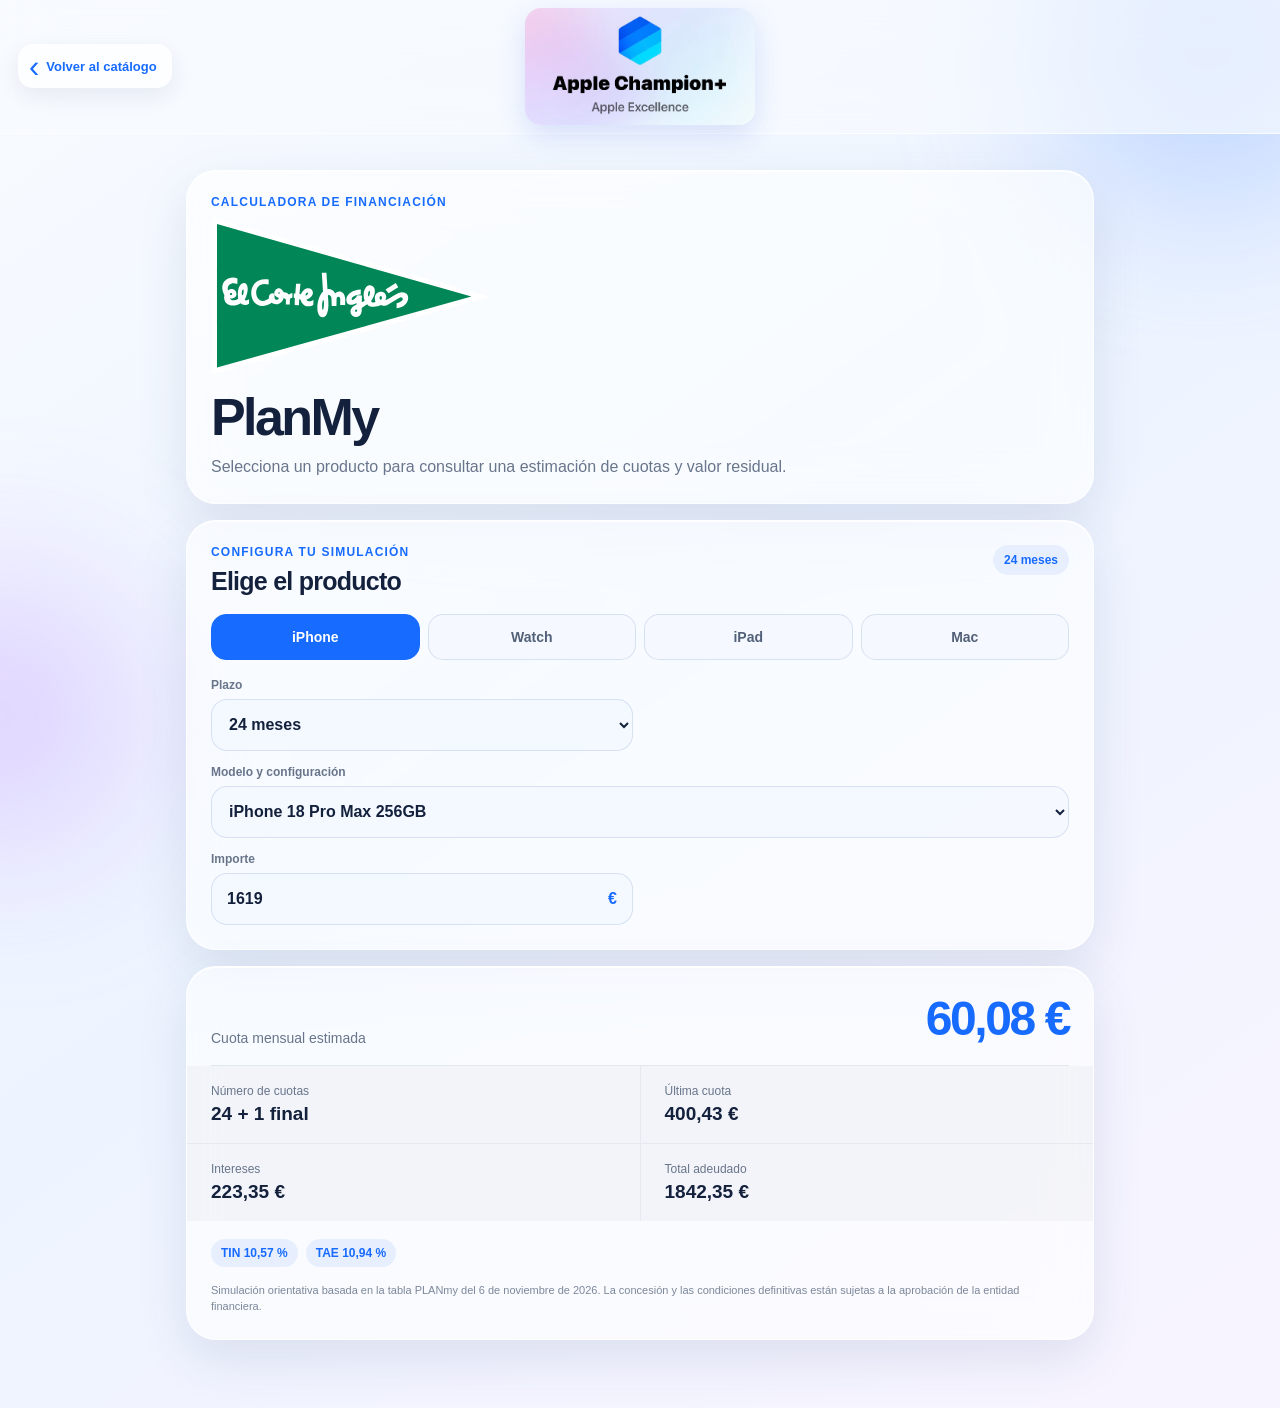
==== planmy.html @ 72d09dc3 "Add files via upload" ====
<!doctype html>
<html lang="es">
<head>
  <meta charset="utf-8">
  <meta name="viewport" content="width=device-width, initial-scale=1, viewport-fit=cover">
  <meta name="color-scheme" content="light dark">
  <meta name="theme-color" content="#eaf2ff" media="(prefers-color-scheme: light)">
  <meta name="theme-color" content="#0b1020" media="(prefers-color-scheme: dark)">
  <meta name="apple-mobile-web-app-capable" content="yes">
  <meta name="apple-mobile-web-app-status-bar-style" content="default">
  <link rel="stylesheet" href="styles.css">
  <link rel="stylesheet" href="planmy.css">
  <title>PlanMy · Champion+</title>
</head>
<body>
  <div class="ambient ambient-one"></div>
  <div class="ambient ambient-two"></div>
  <header class="topbar planmy-topbar">
    <a class="back-button" href="index.html" aria-label="Volver al catálogo"><span aria-hidden="true">‹</span><strong>Volver al catálogo</strong></a>
    <div class="brand">
      <img class="brand-logo" src="images/apple-champion-plus.jpg" alt="Apple Champion+ · Apple Excellence">
      <div class="brand-copy"><strong>Apple Champion+</strong><span>PlanMy</span></div>
    </div>
  </header>
  <main class="planmy-main">
    <section class="planmy-intro glass">
      <p class="eyebrow">Calculadora de financiación</p>
      <img class="hero-eci-logo" src="images/el-corte-ingles-logo.svg" alt="El Corte Inglés">
      <h1>PlanMy</h1>
      <p>Selecciona un producto para consultar una estimación de cuotas y valor residual.</p>
    </section>
    <section class="calculator glass" aria-labelledby="calculatorTitle">
      <div class="calculator-heading">
        <div><p class="eyebrow">Configura tu simulación</p><h2 id="calculatorTitle">Elige el producto</h2></div>
        <span id="planBadge" class="plan-badge">24 meses</span>
      </div>
      <div class="category-selector" id="categorySelector" aria-label="Familia de producto"></div>
      <div class="calculator-fields">
        <label><span>Plazo</span><select id="termSelect"></select></label>
        <label class="product-field"><span>Modelo y configuración</span><select id="productSelect"></select></label>
        <label><span>Importe</span><span class="price-input"><input id="priceInput" type="number" min="1" step="1" inputmode="decimal"><b>€</b></span></label>
      </div>
    </section>
    <section id="results" class="results glass" aria-live="polite">
      <div class="result-hero"><span>Cuota mensual estimada</span><strong id="monthlyPayment">—</strong></div>
      <div class="result-grid">
        <div><span>Número de cuotas</span><strong id="paymentCount">—</strong></div>
        <div><span>Última cuota</span><strong id="residualPayment">—</strong></div>
        <div><span>Intereses</span><strong id="interestAmount">—</strong></div>
        <div><span>Total adeudado</span><strong id="totalAmount">—</strong></div>
      </div>
      <div class="rate-summary"><span id="tinValue">TIN —</span><span id="taeValue">TAE —</span></div>
      <p class="calculator-note">Simulación orientativa basada en la tabla PLANmy del 6 de noviembre de 2026. La concesión y las condiciones definitivas están sujetas a la aprobación de la entidad financiera.</p>
    </section>
  </main>
  <script src="planmy.js" defer></script>
</body>
</html>
---- styles.css ----
:root{font-family:-apple-system,BlinkMacSystemFont,"SF Pro Display","Segoe UI",sans-serif;color:#14213d;background:#f5f8ff;font-synthesis:none}
*{box-sizing:border-box}body{margin:0;min-height:100vh;background:linear-gradient(145deg,#f8fbff 0%,#edf4ff 48%,#f8f4ff 100%);padding-bottom:calc(32px + env(safe-area-inset-bottom));overflow-x:hidden}
.ambient{position:fixed;border-radius:999px;filter:blur(80px);opacity:.38;pointer-events:none}.ambient-one{width:330px;height:330px;background:#78a7ff;top:-120px;right:-90px}.ambient-two{width:280px;height:280px;background:#c19aff;bottom:5%;left:-140px}
.glass{background:rgba(255,255,255,.62);border:1px solid rgba(255,255,255,.82);box-shadow:0 18px 50px rgba(53,78,125,.12),inset 0 1px 0 rgba(255,255,255,.86);backdrop-filter:blur(24px) saturate(145%);-webkit-backdrop-filter:blur(24px) saturate(145%)}
.topbar{min-height:132px;padding:calc(8px + env(safe-area-inset-top)) max(18px,env(safe-area-inset-left)) 8px;display:flex;align-items:center;justify-content:center;position:sticky;top:0;z-index:5;background:rgba(247,250,255,.66);backdrop-filter:blur(22px);-webkit-backdrop-filter:blur(22px);border-bottom:1px solid rgba(255,255,255,.72)}
.brand{display:flex;align-items:center;justify-content:center;min-width:0}.brand-logo{display:block;width:230px;height:auto;object-fit:contain;border-radius:16px;box-shadow:0 10px 28px rgba(61,100,220,.18)}.brand-copy{display:none}
.install{position:absolute;right:max(18px,env(safe-area-inset-right));border:0;border-radius:99px;background:#176bff;color:white;padding:9px 16px;font-weight:700}main{width:min(940px,100%);margin:auto;padding:20px 16px}
.hero{border-radius:32px;padding:26px 22px 22px;overflow:hidden}.eyebrow{margin:0 0 8px;color:#176bff;text-transform:uppercase;letter-spacing:.1em;font-size:12px;font-weight:800}.hero-eci-logo{display:block;width:clamp(190px,34vw,280px);height:auto;margin:4px 0 12px}.hero>p:not(.eyebrow){color:#58657d;line-height:1.45;margin:12px 0 20px}
.search{min-height:56px;display:flex;align-items:center;gap:10px;border-radius:19px;padding:6px 8px 6px 15px;background:rgba(244,248,255,.9);border:1px solid rgba(112,140,190,.22);box-shadow:inset 0 1px 2px rgba(35,60,100,.04)}.search>span{font-size:28px;color:#65748c}.search input{min-width:0;flex:1;border:0;outline:0;background:transparent;font:inherit;font-size:17px;color:#14213d}.clear{border:0;background:#dbe4f3;color:#506079;width:28px;height:28px;border-radius:50%;font-size:20px}.scan-button{min-height:42px;border:0;border-radius:14px;padding:0 13px;background:#176bff;color:#fff;font:750 14px/1 -apple-system,BlinkMacSystemFont,"SF Pro Display",sans-serif;display:flex;align-items:center;gap:7px}.scan-button svg{width:23px;height:23px;fill:currentColor;flex:none}.scan-button>span{font-size:13px}.planmy-button{display:flex;align-items:center;justify-content:center;width:max-content;min-width:118px;min-height:44px;margin-top:16px;padding:0 20px;border-radius:15px;background:#176bff;color:#fff;text-decoration:none;font-weight:800;box-shadow:0 8px 20px rgba(23,107,255,.22)}
.filters{display:flex;gap:10px;overflow-x:auto;padding:20px 2px 14px;scrollbar-width:none}.filters::-webkit-scrollbar{display:none}.filter{min-height:48px;white-space:nowrap;border:1px solid rgba(255,255,255,.9);background:rgba(255,255,255,.58);color:#526078;padding:12px 19px;border-radius:99px;font-size:15.5px;font-weight:700;box-shadow:0 6px 18px rgba(41,72,125,.07);backdrop-filter:blur(16px)}.filter.active{background:#176bff;color:white;border-color:#176bff}
.iphone-picker{border-radius:28px;padding:22px;margin-bottom:14px}.picker-heading{display:flex;align-items:center;justify-content:space-between;gap:16px;margin-bottom:16px}.picker-heading h2{margin:0;font-size:26px;letter-spacing:-.03em}.picker-heading .eyebrow{margin-bottom:4px}.picker-back{border:0;border-radius:99px;padding:9px 13px;background:#e4edfc;color:#176bff;font-weight:750;white-space:nowrap}.model-grid{display:grid;grid-template-columns:repeat(auto-fit,minmax(135px,1fr));gap:10px}.model-button{min-height:92px;border:1px solid rgba(255,255,255,.92);border-radius:21px;padding:15px;text-align:left;color:inherit;background:rgba(255,255,255,.68);box-shadow:0 8px 22px rgba(45,70,115,.08)}.model-button span,.model-button strong{display:block}.model-button span{font-size:12px;color:#78859a}.model-button strong{font-size:18px;margin:3px 0 0}.model-button.active{background:#176bff;color:#fff;border-color:#176bff}.model-button.active span{color:#fff}.connectivity-picker{margin-top:18px;padding-top:18px;border-top:1px solid rgba(88,110,145,.14)}.connectivity-picker p{margin:0 0 10px;color:#68758b;font-size:13px;font-weight:750}.connectivity-buttons{display:grid;grid-template-columns:repeat(2,minmax(0,1fr));gap:10px}.connectivity-button{min-height:48px;border:1px solid rgba(112,140,190,.25);border-radius:16px;background:rgba(255,255,255,.68);color:#526078;font:800 14px/1 inherit}.connectivity-button.active{background:#176bff;color:#fff;border-color:#176bff}
.catalog{display:grid;grid-template-columns:repeat(auto-fit,minmax(min(100%,280px),1fr));gap:12px}.card{border:1px solid rgba(255,255,255,.9);background:rgba(255,255,255,.65);border-radius:24px;padding:17px;display:grid;grid-template-columns:72px minmax(0,1fr);gap:10px 13px;align-items:center;box-shadow:0 12px 30px rgba(45,70,115,.09);backdrop-filter:blur(20px);-webkit-backdrop-filter:blur(20px);text-align:left;color:inherit;overflow:hidden}.card>span:nth-child(2){min-width:0}.product-icon{width:72px;height:72px;border-radius:17px;display:grid;place-items:center;background:#fff;overflow:hidden}.product-icon img{width:100%;height:100%;object-fit:contain;padding:4px}.card h2{font-size:16px;margin:0 0 4px;line-height:1.2;overflow-wrap:anywhere}.family{font-size:12px;color:#79849a}.reference{display:block;color:#176bff;font:700 12px ui-monospace,SFMono-Regular,Menlo,monospace;margin-top:6px}.card-price{grid-column:2;min-width:0;font-size:15px;font-weight:800;text-align:left;display:flex;align-items:baseline;justify-content:space-between;gap:8px;white-space:nowrap}.status{font-size:10px;color:#78859a;margin-top:0;font-weight:700}
.empty{text-align:center;border-radius:26px;padding:42px 20px}.empty div{font-size:44px;color:#6c7b95}.empty h2{margin:8px}.empty p{color:#6d7890}.hidden{display:none!important}
dialog{border:0;background:transparent;padding:0;width:min(560px,calc(100% - 24px));max-height:calc(100% - 32px)}dialog::backdrop{background:rgba(20,28,45,.36);backdrop-filter:blur(8px)}.detail{position:relative;border-radius:30px;padding:28px 22px;max-height:calc(100vh - 32px);overflow:auto}.dialog-close{position:absolute;top:16px;right:16px;border:0;width:34px;height:34px;border-radius:50%;font-size:22px;color:#536078;background:rgba(220,228,241,.8);z-index:1}.detail-image-frame{width:100%;aspect-ratio:1200/630;border-radius:24px;display:grid;place-items:center;background:#fff;margin-bottom:20px;overflow:hidden}.detail-image{width:100%;height:100%;object-fit:contain}.detail h2{font-size:30px;line-height:1.05;letter-spacing:-.03em;margin:0 42px 22px 0}.reference-block,.price-block{display:flex;align-items:center;justify-content:space-between;padding:15px 0;border-top:1px solid rgba(88,110,145,.14)}.reference-block span,.price-block span,dt{color:#6c7890}.reference-block strong{font-family:ui-monospace,SFMono-Regular,Menlo,monospace;color:#176bff}.price-block strong{font-size:23px}.barcode-block{margin:14px 0 8px;padding:14px 16px 12px;border-radius:18px;background:#fff;color:#111;text-align:center;border:1px solid #d9d9d9}.barcode-label{display:block;margin-bottom:8px;color:#4f5663;font-size:12px;font-weight:750;text-transform:uppercase;letter-spacing:.08em}.barcode-graphic{width:100%;max-width:430px;margin:auto}.barcode-graphic svg{display:block;width:100%;height:auto}.barcode-number{display:block;margin-top:3px;font:700 17px/1.2 ui-monospace,SFMono-Regular,Menlo,monospace;letter-spacing:.12em}.barcode-unavailable{margin:14px 0 8px;padding:13px 15px;border-radius:14px;background:rgba(105,119,145,.1);color:#6c7890;text-align:center;font-size:13px}dl{margin:4px 0 0}dl div{display:grid;grid-template-columns:42% 1fr;gap:14px;padding:13px 0;border-top:1px solid rgba(88,110,145,.14)}dt,dd{margin:0;font-size:14px}dd{text-align:right;font-weight:650;overflow-wrap:anywhere}
dialog{border:0;background:transparent;padding:0;width:min(560px,calc(100% - 24px));max-height:calc(100% - 32px)}dialog::backdrop{background:rgba(20,28,45,.36);backdrop-filter:blur(8px)}.detail{position:relative;border-radius:30px;padding:28px 22px;max-height:calc(100vh - 32px);overflow:auto}.dialog-close{position:absolute;top:16px;right:16px;border:0;width:34px;height:34px;border-radius:50%;font-size:22px;color:#536078;background:rgba(220,228,241,.8);z-index:1}.scanner-panel{position:relative;border-radius:30px;padding:26px 20px 22px}.scanner-panel h2{margin:0 42px 5px 0;font-size:25px}.scanner-status,.scanner-help{color:#68758b}.scanner-status{margin:7px 0 15px}.scanner-help{font-size:12px;line-height:1.4;margin:12px 4px 0}.camera-frame{position:relative;aspect-ratio:4/3;border-radius:22px;overflow:hidden;background:#07090d}.camera-frame video{width:100%;height:100%;object-fit:cover}.scan-guide{position:absolute;left:7%;right:7%;top:38%;height:24%;border:3px solid #fff;border-radius:14px;box-shadow:0 0 0 999px rgba(0,0,0,.23)}.scan-guide::after{content:"";position:absolute;left:7%;right:7%;top:50%;height:2px;background:#ff375f;box-shadow:0 0 10px #ff375f}.detail-image-frame{width:100%;aspect-ratio:1200/630;border-radius:24px;display:grid;place-items:center;background:#fff;margin-bottom:20px;overflow:hidden}.detail-image{width:100%;height:100%;object-fit:contain}.detail h2{font-size:30px;line-height:1.05;letter-spacing:-.03em;margin:0 42px 22px 0}.reference-block,.price-block{display:flex;align-items:center;justify-content:space-between;padding:15px 0;border-top:1px solid rgba(88,110,145,.14)}.reference-block span,.price-block span,dt{color:#6c7890}.reference-block strong{font-family:ui-monospace,SFMono-Regular,Menlo,monospace;color:#176bff}.price-block strong{font-size:23px}.barcode-block{margin:14px 0 8px;padding:14px 16px 12px;border-radius:18px;background:#fff;color:#111;text-align:center;border:1px solid #d9d9d9}.barcode-label{display:block;margin-bottom:8px;color:#4f5663;font-size:12px;font-weight:750;text-transform:uppercase;letter-spacing:.08em}.barcode-graphic{width:100%;max-width:430px;margin:auto}.barcode-graphic svg{display:block;width:100%;height:auto}.barcode-number{display:block;margin-top:3px;font:700 17px/1.2 ui-monospace,SFMono-Regular,Menlo,monospace;letter-spacing:.12em}.barcode-unavailable{margin:14px 0 8px;padding:13px 15px;border-radius:14px;background:rgba(105,119,145,.1);color:#6c7890;text-align:center;font-size:13px}dl{margin:4px 0 0}dl div{display:grid;grid-template-columns:42% 1fr;gap:14px;padding:13px 0;border-top:1px solid rgba(88,110,145,.14)}dt,dd{margin:0;font-size:14px}dd{text-align:right;font-weight:650;overflow-wrap:anywhere}
@media(max-width:520px){.topbar{min-height:108px}.brand-logo{width:180px;height:auto;border-radius:14px}.install{right:10px;padding:8px 11px;font-size:12px}.scan-button{width:43px;padding:0;justify-content:center}.scan-button>span{display:none}}
@media(min-width:700px){main{padding-top:36px}.hero{padding:38px}.topbar{padding-left:28px;padding-right:28px}.catalog{gap:16px}.card{padding:19px}}
@media(prefers-color-scheme:dark){
  :root{color-scheme:dark;color:#f2f5fb;background:#0b1020}
  body{background:linear-gradient(145deg,#0b1020,#111a2d 50%,#151128)}
  .ambient-one{background:#2256a8;opacity:.3}.ambient-two{background:#653f99;opacity:.28}
  .topbar{background:rgba(10,15,28,.78);border-color:rgba(255,255,255,.08)}
  .brand-copy span,.hero>p:not(.eyebrow),.summary span,.family,.status,dt,.reference-block span,.price-block span,.scanner-status,.scanner-help,.empty p,.model-button span{color:#aeb9ca}
  .glass,.card,.filter,.model-button{background:rgba(24,33,52,.76);border-color:rgba(255,255,255,.11);box-shadow:0 18px 50px rgba(0,0,0,.25),inset 0 1px 0 rgba(255,255,255,.06)}
  .search{background:rgba(10,17,31,.8);border-color:rgba(255,255,255,.12)}
  .search input{color:#f4f7fc}.search input::placeholder{color:#8491a6}
  .clear,.picker-back,.dialog-close{background:#303b50;color:#e6ebf3}
  .filter{color:#c5cede}.filter.active,.model-button.active,.scan-button{background:#2a78ff;color:#fff;border-color:#2a78ff}
  .product-icon,.detail-image-frame{background:linear-gradient(145deg,rgba(43,116,255,.2),rgba(137,92,235,.18))}
  .reference-block,.price-block,dl div{border-color:rgba(255,255,255,.1)}
  .barcode-unavailable{background:rgba(255,255,255,.07);color:#aeb9ca}
  .scanner-panel{background:rgba(18,27,45,.94)}
  dialog::backdrop{background:rgba(0,0,0,.62)}
}
---- planmy.css ----
.planmy-topbar{position:relative}.back-button{position:absolute;left:max(18px,env(safe-area-inset-left));display:flex;align-items:center;justify-content:center;gap:7px;min-height:44px;padding:0 15px 0 11px;border-radius:15px;background:rgba(255,255,255,.72);color:#176bff;text-decoration:none;box-shadow:0 8px 22px rgba(45,70,115,.09)}.back-button span{font-size:31px;line-height:1}.back-button strong{font-size:13px;white-space:nowrap}
.planmy-main{display:grid;gap:16px;padding-bottom:calc(36px + env(safe-area-inset-bottom))}.planmy-intro,.calculator,.results{border-radius:30px;padding:24px}.planmy-intro h1{margin:4px 0 8px;font-size:clamp(34px,8vw,52px);letter-spacing:-.05em}.planmy-intro>p:last-child{margin:0;color:#68758b;line-height:1.5}
.calculator-heading{display:flex;align-items:flex-start;justify-content:space-between;gap:14px;margin-bottom:18px}.calculator-heading h2{margin:0;font-size:25px;letter-spacing:-.03em}.plan-badge{flex:none;padding:8px 11px;border-radius:99px;background:#e7efff;color:#176bff;font-size:12px;font-weight:800}
.category-selector{display:grid;grid-template-columns:repeat(4,minmax(0,1fr));gap:8px;margin-bottom:18px}.category-button{min-height:46px;border:1px solid rgba(112,140,190,.22);border-radius:15px;background:rgba(244,248,255,.78);color:#526078;font:800 14px/1 -apple-system,BlinkMacSystemFont,"SF Pro Display",sans-serif}.category-button.active{background:#176bff;color:#fff;border-color:#176bff}
.calculator-fields{display:grid;grid-template-columns:minmax(0,1fr) minmax(0,1fr);gap:14px}.calculator-fields label{display:grid;gap:7px}.calculator-fields label>span:first-child{color:#68758b;font-size:12px;font-weight:750}.product-field{grid-column:1/-1}.calculator-fields select,.price-input{width:100%;min-height:52px;border:1px solid rgba(112,140,190,.22);border-radius:16px;background:rgba(244,248,255,.86);color:#14213d;font:650 16px/1.2 -apple-system,BlinkMacSystemFont,"SF Pro Display",sans-serif;padding:0 13px;outline:none}.price-input{display:flex;align-items:center;padding-right:15px}.price-input input{width:100%;min-width:0;border:0;background:transparent;color:inherit;font:inherit;outline:none}.price-input b{color:#176bff}
.results{overflow:hidden}.result-hero{display:flex;align-items:flex-end;justify-content:space-between;gap:16px;padding-bottom:19px;border-bottom:1px solid rgba(88,110,145,.14)}.result-hero span{color:#68758b;font-size:14px}.result-hero strong{color:#176bff;font-size:clamp(32px,8vw,48px);letter-spacing:-.05em;white-space:nowrap}.result-grid{display:grid;grid-template-columns:repeat(2,minmax(0,1fr));gap:1px;background:rgba(88,110,145,.12);margin:0 -24px}.result-grid div{display:grid;gap:5px;padding:18px 24px;background:rgba(255,255,255,.5)}.result-grid span{color:#68758b;font-size:12px}.result-grid strong{font-size:19px}.rate-summary{display:flex;gap:8px;margin-top:18px}.rate-summary span{padding:7px 10px;border-radius:99px;background:#e7efff;color:#176bff;font-size:12px;font-weight:800}.calculator-note{margin:16px 0 0;color:#7b879a;font-size:11px;line-height:1.45}
@media(max-width:680px){.planmy-topbar{justify-content:flex-end}.planmy-topbar .brand{transform:scale(.82);transform-origin:right center}.back-button strong{font-size:12px}}@media(max-width:520px){.category-selector{grid-template-columns:repeat(2,minmax(0,1fr))}.calculator-fields{grid-template-columns:1fr}.product-field{grid-column:auto}.result-hero{display:grid}.result-grid{grid-template-columns:1fr 1fr}.result-grid div{padding:16px}.planmy-intro,.calculator,.results{padding:20px}.result-grid{margin-left:-20px;margin-right:-20px}.planmy-topbar .brand-logo{max-width:150px}.planmy-topbar .brand-copy{display:none}.back-button{padding-right:12px}}
@media(prefers-color-scheme:dark){.back-button,.category-button,.calculator-fields select,.price-input{background:rgba(24,33,52,.8);border-color:rgba(255,255,255,.12);color:#f4f7fc}.planmy-intro>p:last-child,.calculator-fields label>span:first-child,.result-hero span,.result-grid span,.calculator-note{color:#aeb9ca}.plan-badge,.rate-summary span{background:#233b69;color:#82adff}.result-grid div{background:rgba(24,33,52,.72)}}
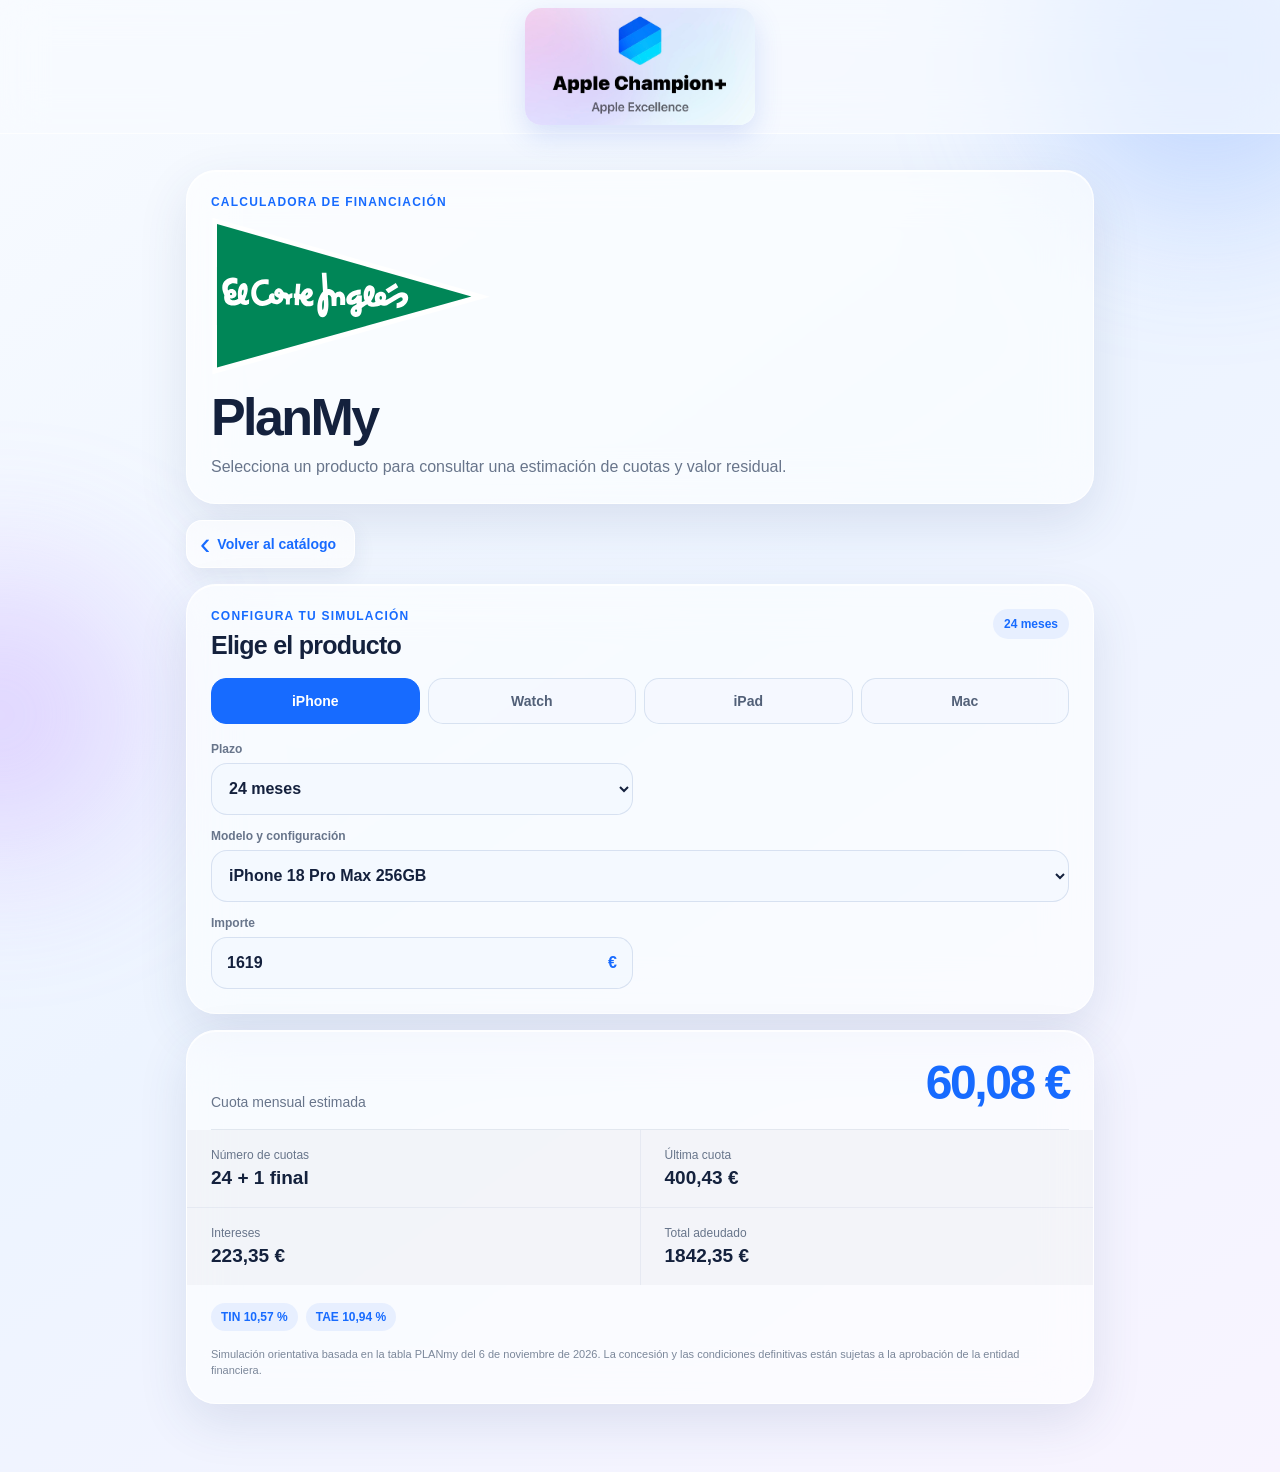
==== commit fa05e6bf: "Add files via upload" ====
--- a/planmy.html
+++ b/planmy.html
@@ -8,15 +8,14 @@
   <meta name="theme-color" content="#0b1020" media="(prefers-color-scheme: dark)">
   <meta name="apple-mobile-web-app-capable" content="yes">
   <meta name="apple-mobile-web-app-status-bar-style" content="default">
-  <link rel="stylesheet" href="styles.css">
-  <link rel="stylesheet" href="planmy.css">
+  <link rel="stylesheet" href="styles.css?v=43">
+  <link rel="stylesheet" href="planmy.css?v=43">
   <title>PlanMy · Champion+</title>
 </head>
 <body>
   <div class="ambient ambient-one"></div>
   <div class="ambient ambient-two"></div>
   <header class="topbar planmy-topbar">
-    <a class="back-button" href="index.html" aria-label="Volver al catálogo"><span aria-hidden="true">‹</span><strong>Volver al catálogo</strong></a>
     <div class="brand">
       <img class="brand-logo" src="images/apple-champion-plus.jpg" alt="Apple Champion+ · Apple Excellence">
       <div class="brand-copy"><strong>Apple Champion+</strong><span>PlanMy</span></div>
@@ -29,6 +28,7 @@
       <h1>PlanMy</h1>
       <p>Selecciona un producto para consultar una estimación de cuotas y valor residual.</p>
     </section>
+    <a class="back-button" href="index.html"><span aria-hidden="true">‹</span><strong>Volver al catálogo</strong></a>
     <section class="calculator glass" aria-labelledby="calculatorTitle">
       <div class="calculator-heading">
         <div><p class="eyebrow">Configura tu simulación</p><h2 id="calculatorTitle">Elige el producto</h2></div>
@@ -53,6 +53,6 @@
       <p class="calculator-note">Simulación orientativa basada en la tabla PLANmy del 6 de noviembre de 2026. La concesión y las condiciones definitivas están sujetas a la aprobación de la entidad financiera.</p>
     </section>
   </main>
-  <script src="planmy.js" defer></script>
+  <script src="planmy.js?v=43" defer></script>
 </body>
 </html>
--- a/styles.css
+++ b/styles.css
@@ -6,7 +6,7 @@
 .brand{display:flex;align-items:center;justify-content:center;min-width:0}.brand-logo{display:block;width:230px;height:auto;object-fit:contain;border-radius:16px;box-shadow:0 10px 28px rgba(61,100,220,.18)}.brand-copy{display:none}
 .install{position:absolute;right:max(18px,env(safe-area-inset-right));border:0;border-radius:99px;background:#176bff;color:white;padding:9px 16px;font-weight:700}main{width:min(940px,100%);margin:auto;padding:20px 16px}
 .hero{border-radius:32px;padding:26px 22px 22px;overflow:hidden}.eyebrow{margin:0 0 8px;color:#176bff;text-transform:uppercase;letter-spacing:.1em;font-size:12px;font-weight:800}.hero-eci-logo{display:block;width:clamp(190px,34vw,280px);height:auto;margin:4px 0 12px}.hero>p:not(.eyebrow){color:#58657d;line-height:1.45;margin:12px 0 20px}
-.search{min-height:56px;display:flex;align-items:center;gap:10px;border-radius:19px;padding:6px 8px 6px 15px;background:rgba(244,248,255,.9);border:1px solid rgba(112,140,190,.22);box-shadow:inset 0 1px 2px rgba(35,60,100,.04)}.search>span{font-size:28px;color:#65748c}.search input{min-width:0;flex:1;border:0;outline:0;background:transparent;font:inherit;font-size:17px;color:#14213d}.clear{border:0;background:#dbe4f3;color:#506079;width:28px;height:28px;border-radius:50%;font-size:20px}.scan-button{min-height:42px;border:0;border-radius:14px;padding:0 13px;background:#176bff;color:#fff;font:750 14px/1 -apple-system,BlinkMacSystemFont,"SF Pro Display",sans-serif;display:flex;align-items:center;gap:7px}.scan-button svg{width:23px;height:23px;fill:currentColor;flex:none}.scan-button>span{font-size:13px}.planmy-button{display:flex;align-items:center;justify-content:center;width:max-content;min-width:118px;min-height:44px;margin-top:16px;padding:0 20px;border-radius:15px;background:#176bff;color:#fff;text-decoration:none;font-weight:800;box-shadow:0 8px 20px rgba(23,107,255,.22)}
+.search{min-height:56px;display:flex;align-items:center;gap:10px;border-radius:19px;padding:6px 8px 6px 15px;background:rgba(244,248,255,.9);border:1px solid rgba(112,140,190,.22);box-shadow:inset 0 1px 2px rgba(35,60,100,.04)}.search>span{font-size:28px;color:#65748c}.search input{min-width:0;flex:1;border:0;outline:0;background:transparent;font:inherit;font-size:17px;color:#14213d}.clear{border:0;background:#dbe4f3;color:#506079;width:28px;height:28px;border-radius:50%;font-size:20px}.scan-button{min-height:42px;border:0;border-radius:14px;padding:0 13px;background:#176bff;color:#fff;font:750 14px/1 -apple-system,BlinkMacSystemFont,"SF Pro Display",sans-serif;display:flex;align-items:center;gap:7px}.scan-button svg{width:23px;height:23px;fill:currentColor;flex:none}.scan-button>span{font-size:13px}.planmy-button,.planmy-button:link,.planmy-button:visited{display:flex;align-items:center;justify-content:center;width:max-content;min-width:118px;min-height:44px;margin-top:16px;padding:0 20px;border-radius:15px;background:#176bff;color:#fff;text-decoration:none;font-weight:800;box-shadow:0 8px 20px rgba(23,107,255,.22)}
 .filters{display:flex;gap:10px;overflow-x:auto;padding:20px 2px 14px;scrollbar-width:none}.filters::-webkit-scrollbar{display:none}.filter{min-height:48px;white-space:nowrap;border:1px solid rgba(255,255,255,.9);background:rgba(255,255,255,.58);color:#526078;padding:12px 19px;border-radius:99px;font-size:15.5px;font-weight:700;box-shadow:0 6px 18px rgba(41,72,125,.07);backdrop-filter:blur(16px)}.filter.active{background:#176bff;color:white;border-color:#176bff}
 .iphone-picker{border-radius:28px;padding:22px;margin-bottom:14px}.picker-heading{display:flex;align-items:center;justify-content:space-between;gap:16px;margin-bottom:16px}.picker-heading h2{margin:0;font-size:26px;letter-spacing:-.03em}.picker-heading .eyebrow{margin-bottom:4px}.picker-back{border:0;border-radius:99px;padding:9px 13px;background:#e4edfc;color:#176bff;font-weight:750;white-space:nowrap}.model-grid{display:grid;grid-template-columns:repeat(auto-fit,minmax(135px,1fr));gap:10px}.model-button{min-height:92px;border:1px solid rgba(255,255,255,.92);border-radius:21px;padding:15px;text-align:left;color:inherit;background:rgba(255,255,255,.68);box-shadow:0 8px 22px rgba(45,70,115,.08)}.model-button span,.model-button strong{display:block}.model-button span{font-size:12px;color:#78859a}.model-button strong{font-size:18px;margin:3px 0 0}.model-button.active{background:#176bff;color:#fff;border-color:#176bff}.model-button.active span{color:#fff}.connectivity-picker{margin-top:18px;padding-top:18px;border-top:1px solid rgba(88,110,145,.14)}.connectivity-picker p{margin:0 0 10px;color:#68758b;font-size:13px;font-weight:750}.connectivity-buttons{display:grid;grid-template-columns:repeat(2,minmax(0,1fr));gap:10px}.connectivity-button{min-height:48px;border:1px solid rgba(112,140,190,.25);border-radius:16px;background:rgba(255,255,255,.68);color:#526078;font:800 14px/1 inherit}.connectivity-button.active{background:#176bff;color:#fff;border-color:#176bff}
 .catalog{display:grid;grid-template-columns:repeat(auto-fit,minmax(min(100%,280px),1fr));gap:12px}.card{border:1px solid rgba(255,255,255,.9);background:rgba(255,255,255,.65);border-radius:24px;padding:17px;display:grid;grid-template-columns:72px minmax(0,1fr);gap:10px 13px;align-items:center;box-shadow:0 12px 30px rgba(45,70,115,.09);backdrop-filter:blur(20px);-webkit-backdrop-filter:blur(20px);text-align:left;color:inherit;overflow:hidden}.card>span:nth-child(2){min-width:0}.product-icon{width:72px;height:72px;border-radius:17px;display:grid;place-items:center;background:#fff;overflow:hidden}.product-icon img{width:100%;height:100%;object-fit:contain;padding:4px}.card h2{font-size:16px;margin:0 0 4px;line-height:1.2;overflow-wrap:anywhere}.family{font-size:12px;color:#79849a}.reference{display:block;color:#176bff;font:700 12px ui-monospace,SFMono-Regular,Menlo,monospace;margin-top:6px}.card-price{grid-column:2;min-width:0;font-size:15px;font-weight:800;text-align:left;display:flex;align-items:baseline;justify-content:space-between;gap:8px;white-space:nowrap}.status{font-size:10px;color:#78859a;margin-top:0;font-weight:700}
--- a/planmy.css
+++ b/planmy.css
@@ -1,8 +1,8 @@
-.planmy-topbar{position:relative}.back-button{position:absolute;left:max(18px,env(safe-area-inset-left));display:flex;align-items:center;justify-content:center;gap:7px;min-height:44px;padding:0 15px 0 11px;border-radius:15px;background:rgba(255,255,255,.72);color:#176bff;text-decoration:none;box-shadow:0 8px 22px rgba(45,70,115,.09)}.back-button span{font-size:31px;line-height:1}.back-button strong{font-size:13px;white-space:nowrap}
+.planmy-topbar{position:relative}.back-button{display:flex;align-items:center;justify-content:center;gap:7px;width:max-content;min-height:48px;padding:0 18px 0 13px;border:1px solid rgba(255,255,255,.9);border-radius:16px;background:rgba(255,255,255,.68);color:#176bff;text-decoration:none;box-shadow:0 8px 22px rgba(45,70,115,.09);backdrop-filter:blur(18px);-webkit-backdrop-filter:blur(18px)}.back-button span{font-size:31px;line-height:1}.back-button strong{font-size:14px;white-space:nowrap}
 .planmy-main{display:grid;gap:16px;padding-bottom:calc(36px + env(safe-area-inset-bottom))}.planmy-intro,.calculator,.results{border-radius:30px;padding:24px}.planmy-intro h1{margin:4px 0 8px;font-size:clamp(34px,8vw,52px);letter-spacing:-.05em}.planmy-intro>p:last-child{margin:0;color:#68758b;line-height:1.5}
 .calculator-heading{display:flex;align-items:flex-start;justify-content:space-between;gap:14px;margin-bottom:18px}.calculator-heading h2{margin:0;font-size:25px;letter-spacing:-.03em}.plan-badge{flex:none;padding:8px 11px;border-radius:99px;background:#e7efff;color:#176bff;font-size:12px;font-weight:800}
 .category-selector{display:grid;grid-template-columns:repeat(4,minmax(0,1fr));gap:8px;margin-bottom:18px}.category-button{min-height:46px;border:1px solid rgba(112,140,190,.22);border-radius:15px;background:rgba(244,248,255,.78);color:#526078;font:800 14px/1 -apple-system,BlinkMacSystemFont,"SF Pro Display",sans-serif}.category-button.active{background:#176bff;color:#fff;border-color:#176bff}
 .calculator-fields{display:grid;grid-template-columns:minmax(0,1fr) minmax(0,1fr);gap:14px}.calculator-fields label{display:grid;gap:7px}.calculator-fields label>span:first-child{color:#68758b;font-size:12px;font-weight:750}.product-field{grid-column:1/-1}.calculator-fields select,.price-input{width:100%;min-height:52px;border:1px solid rgba(112,140,190,.22);border-radius:16px;background:rgba(244,248,255,.86);color:#14213d;font:650 16px/1.2 -apple-system,BlinkMacSystemFont,"SF Pro Display",sans-serif;padding:0 13px;outline:none}.price-input{display:flex;align-items:center;padding-right:15px}.price-input input{width:100%;min-width:0;border:0;background:transparent;color:inherit;font:inherit;outline:none}.price-input b{color:#176bff}
 .results{overflow:hidden}.result-hero{display:flex;align-items:flex-end;justify-content:space-between;gap:16px;padding-bottom:19px;border-bottom:1px solid rgba(88,110,145,.14)}.result-hero span{color:#68758b;font-size:14px}.result-hero strong{color:#176bff;font-size:clamp(32px,8vw,48px);letter-spacing:-.05em;white-space:nowrap}.result-grid{display:grid;grid-template-columns:repeat(2,minmax(0,1fr));gap:1px;background:rgba(88,110,145,.12);margin:0 -24px}.result-grid div{display:grid;gap:5px;padding:18px 24px;background:rgba(255,255,255,.5)}.result-grid span{color:#68758b;font-size:12px}.result-grid strong{font-size:19px}.rate-summary{display:flex;gap:8px;margin-top:18px}.rate-summary span{padding:7px 10px;border-radius:99px;background:#e7efff;color:#176bff;font-size:12px;font-weight:800}.calculator-note{margin:16px 0 0;color:#7b879a;font-size:11px;line-height:1.45}
-@media(max-width:680px){.planmy-topbar{justify-content:flex-end}.planmy-topbar .brand{transform:scale(.82);transform-origin:right center}.back-button strong{font-size:12px}}@media(max-width:520px){.category-selector{grid-template-columns:repeat(2,minmax(0,1fr))}.calculator-fields{grid-template-columns:1fr}.product-field{grid-column:auto}.result-hero{display:grid}.result-grid{grid-template-columns:1fr 1fr}.result-grid div{padding:16px}.planmy-intro,.calculator,.results{padding:20px}.result-grid{margin-left:-20px;margin-right:-20px}.planmy-topbar .brand-logo{max-width:150px}.planmy-topbar .brand-copy{display:none}.back-button{padding-right:12px}}
+@media(max-width:520px){.category-selector{grid-template-columns:repeat(2,minmax(0,1fr))}.calculator-fields{grid-template-columns:1fr}.product-field{grid-column:auto}.result-hero{display:grid}.result-grid{grid-template-columns:1fr 1fr}.result-grid div{padding:16px}.planmy-intro,.calculator,.results{padding:20px}.result-grid{margin-left:-20px;margin-right:-20px}.back-button{width:100%}}
 @media(prefers-color-scheme:dark){.back-button,.category-button,.calculator-fields select,.price-input{background:rgba(24,33,52,.8);border-color:rgba(255,255,255,.12);color:#f4f7fc}.planmy-intro>p:last-child,.calculator-fields label>span:first-child,.result-hero span,.result-grid span,.calculator-note{color:#aeb9ca}.plan-badge,.rate-summary span{background:#233b69;color:#82adff}.result-grid div{background:rgba(24,33,52,.72)}}
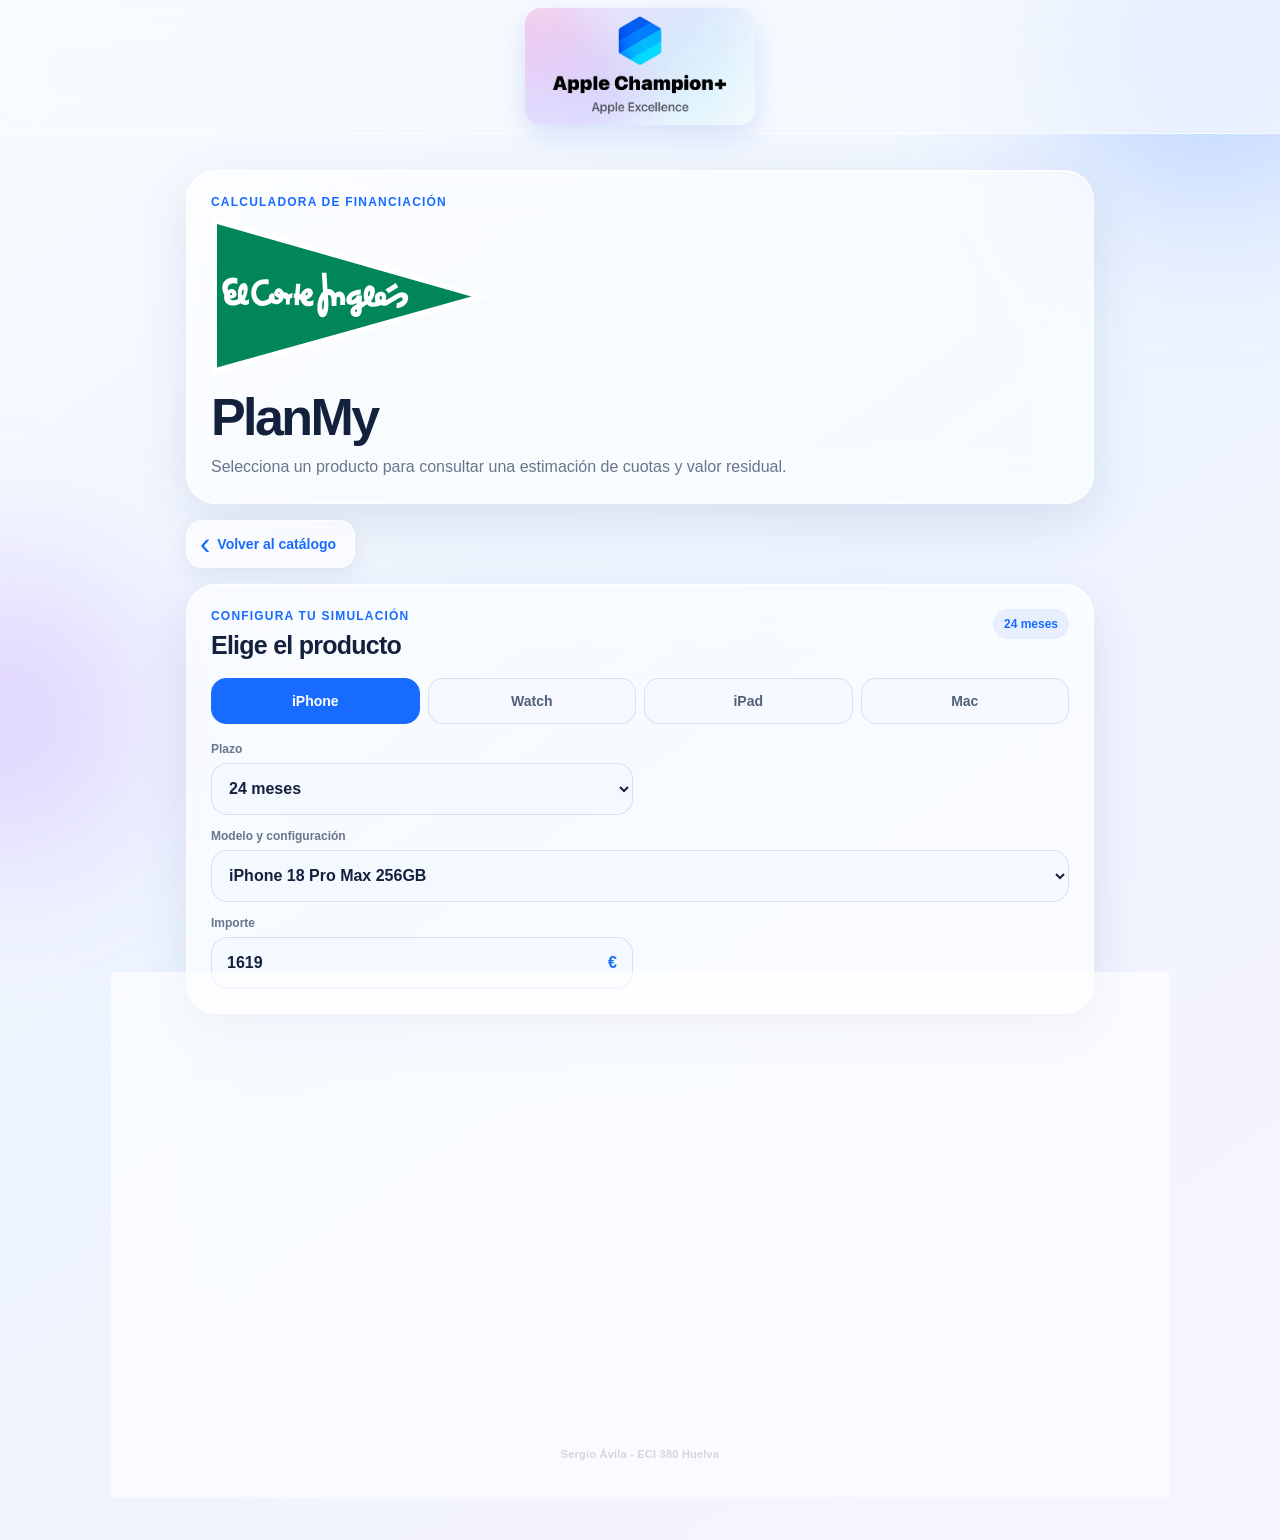
==== commit 04cd0220: "Add files via upload" ====
--- a/planmy.html
+++ b/planmy.html
@@ -1,4 +1,5 @@
 <!doctype html>
+<!-- Creador: Sergio Ávila - ECI 380 Huelva -->
 <html lang="es">
 <head>
   <meta charset="utf-8">
@@ -8,8 +9,8 @@
   <meta name="theme-color" content="#0b1020" media="(prefers-color-scheme: dark)">
   <meta name="apple-mobile-web-app-capable" content="yes">
   <meta name="apple-mobile-web-app-status-bar-style" content="default">
-  <link rel="stylesheet" href="styles.css?v=43">
-  <link rel="stylesheet" href="planmy.css?v=43">
+  <link rel="stylesheet" href="styles.css?v=44">
+  <link rel="stylesheet" href="planmy.css?v=44">
   <title>PlanMy · Champion+</title>
 </head>
 <body>
@@ -52,7 +53,8 @@
       <div class="rate-summary"><span id="tinValue">TIN —</span><span id="taeValue">TAE —</span></div>
       <p class="calculator-note">Simulación orientativa basada en la tabla PLANmy del 6 de noviembre de 2026. La concesión y las condiciones definitivas están sujetas a la aprobación de la entidad financiera.</p>
     </section>
+    <footer class="creator-credit">Sergio Ávila - ECI 380 Huelva</footer>
   </main>
-  <script src="planmy.js?v=43" defer></script>
+  <script src="planmy.js?v=44" defer></script>
 </body>
 </html>
--- a/styles.css
+++ b/styles.css
@@ -1,3 +1,4 @@
+/* Creador: Sergio Ávila - ECI 380 Huelva */
 :root{font-family:-apple-system,BlinkMacSystemFont,"SF Pro Display","Segoe UI",sans-serif;color:#14213d;background:#f5f8ff;font-synthesis:none}
 *{box-sizing:border-box}body{margin:0;min-height:100vh;background:linear-gradient(145deg,#f8fbff 0%,#edf4ff 48%,#f8f4ff 100%);padding-bottom:calc(32px + env(safe-area-inset-bottom));overflow-x:hidden}
 .ambient{position:fixed;border-radius:999px;filter:blur(80px);opacity:.38;pointer-events:none}.ambient-one{width:330px;height:330px;background:#78a7ff;top:-120px;right:-90px}.ambient-two{width:280px;height:280px;background:#c19aff;bottom:5%;left:-140px}
@@ -15,6 +16,7 @@
 dialog{border:0;background:transparent;padding:0;width:min(560px,calc(100% - 24px));max-height:calc(100% - 32px)}dialog::backdrop{background:rgba(20,28,45,.36);backdrop-filter:blur(8px)}.detail{position:relative;border-radius:30px;padding:28px 22px;max-height:calc(100vh - 32px);overflow:auto}.dialog-close{position:absolute;top:16px;right:16px;border:0;width:34px;height:34px;border-radius:50%;font-size:22px;color:#536078;background:rgba(220,228,241,.8);z-index:1}.scanner-panel{position:relative;border-radius:30px;padding:26px 20px 22px}.scanner-panel h2{margin:0 42px 5px 0;font-size:25px}.scanner-status,.scanner-help{color:#68758b}.scanner-status{margin:7px 0 15px}.scanner-help{font-size:12px;line-height:1.4;margin:12px 4px 0}.camera-frame{position:relative;aspect-ratio:4/3;border-radius:22px;overflow:hidden;background:#07090d}.camera-frame video{width:100%;height:100%;object-fit:cover}.scan-guide{position:absolute;left:7%;right:7%;top:38%;height:24%;border:3px solid #fff;border-radius:14px;box-shadow:0 0 0 999px rgba(0,0,0,.23)}.scan-guide::after{content:"";position:absolute;left:7%;right:7%;top:50%;height:2px;background:#ff375f;box-shadow:0 0 10px #ff375f}.detail-image-frame{width:100%;aspect-ratio:1200/630;border-radius:24px;display:grid;place-items:center;background:#fff;margin-bottom:20px;overflow:hidden}.detail-image{width:100%;height:100%;object-fit:contain}.detail h2{font-size:30px;line-height:1.05;letter-spacing:-.03em;margin:0 42px 22px 0}.reference-block,.price-block{display:flex;align-items:center;justify-content:space-between;padding:15px 0;border-top:1px solid rgba(88,110,145,.14)}.reference-block span,.price-block span,dt{color:#6c7890}.reference-block strong{font-family:ui-monospace,SFMono-Regular,Menlo,monospace;color:#176bff}.price-block strong{font-size:23px}.barcode-block{margin:14px 0 8px;padding:14px 16px 12px;border-radius:18px;background:#fff;color:#111;text-align:center;border:1px solid #d9d9d9}.barcode-label{display:block;margin-bottom:8px;color:#4f5663;font-size:12px;font-weight:750;text-transform:uppercase;letter-spacing:.08em}.barcode-graphic{width:100%;max-width:430px;margin:auto}.barcode-graphic svg{display:block;width:100%;height:auto}.barcode-number{display:block;margin-top:3px;font:700 17px/1.2 ui-monospace,SFMono-Regular,Menlo,monospace;letter-spacing:.12em}.barcode-unavailable{margin:14px 0 8px;padding:13px 15px;border-radius:14px;background:rgba(105,119,145,.1);color:#6c7890;text-align:center;font-size:13px}dl{margin:4px 0 0}dl div{display:grid;grid-template-columns:42% 1fr;gap:14px;padding:13px 0;border-top:1px solid rgba(88,110,145,.14)}dt,dd{margin:0;font-size:14px}dd{text-align:right;font-weight:650;overflow-wrap:anywhere}
 @media(max-width:520px){.topbar{min-height:108px}.brand-logo{width:180px;height:auto;border-radius:14px}.install{right:10px;padding:8px 11px;font-size:12px}.scan-button{width:43px;padding:0;justify-content:center}.scan-button>span{display:none}}
 @media(min-width:700px){main{padding-top:36px}.hero{padding:38px}.topbar{padding-left:28px;padding-right:28px}.catalog{gap:16px}.card{padding:19px}}
+.creator-credit{padding:28px 12px calc(12px + env(safe-area-inset-bottom));color:#8a95a8;text-align:center;font-size:11px;font-weight:650;letter-spacing:.02em}
 @media(prefers-color-scheme:dark){
   :root{color-scheme:dark;color:#f2f5fb;background:#0b1020}
   body{background:linear-gradient(145deg,#0b1020,#111a2d 50%,#151128)}
--- a/planmy.css
+++ b/planmy.css
@@ -1,3 +1,4 @@
+/* Creador: Sergio Ávila - ECI 380 Huelva */
 .planmy-topbar{position:relative}.back-button{display:flex;align-items:center;justify-content:center;gap:7px;width:max-content;min-height:48px;padding:0 18px 0 13px;border:1px solid rgba(255,255,255,.9);border-radius:16px;background:rgba(255,255,255,.68);color:#176bff;text-decoration:none;box-shadow:0 8px 22px rgba(45,70,115,.09);backdrop-filter:blur(18px);-webkit-backdrop-filter:blur(18px)}.back-button span{font-size:31px;line-height:1}.back-button strong{font-size:14px;white-space:nowrap}
 .planmy-main{display:grid;gap:16px;padding-bottom:calc(36px + env(safe-area-inset-bottom))}.planmy-intro,.calculator,.results{border-radius:30px;padding:24px}.planmy-intro h1{margin:4px 0 8px;font-size:clamp(34px,8vw,52px);letter-spacing:-.05em}.planmy-intro>p:last-child{margin:0;color:#68758b;line-height:1.5}
 .calculator-heading{display:flex;align-items:flex-start;justify-content:space-between;gap:14px;margin-bottom:18px}.calculator-heading h2{margin:0;font-size:25px;letter-spacing:-.03em}.plan-badge{flex:none;padding:8px 11px;border-radius:99px;background:#e7efff;color:#176bff;font-size:12px;font-weight:800}
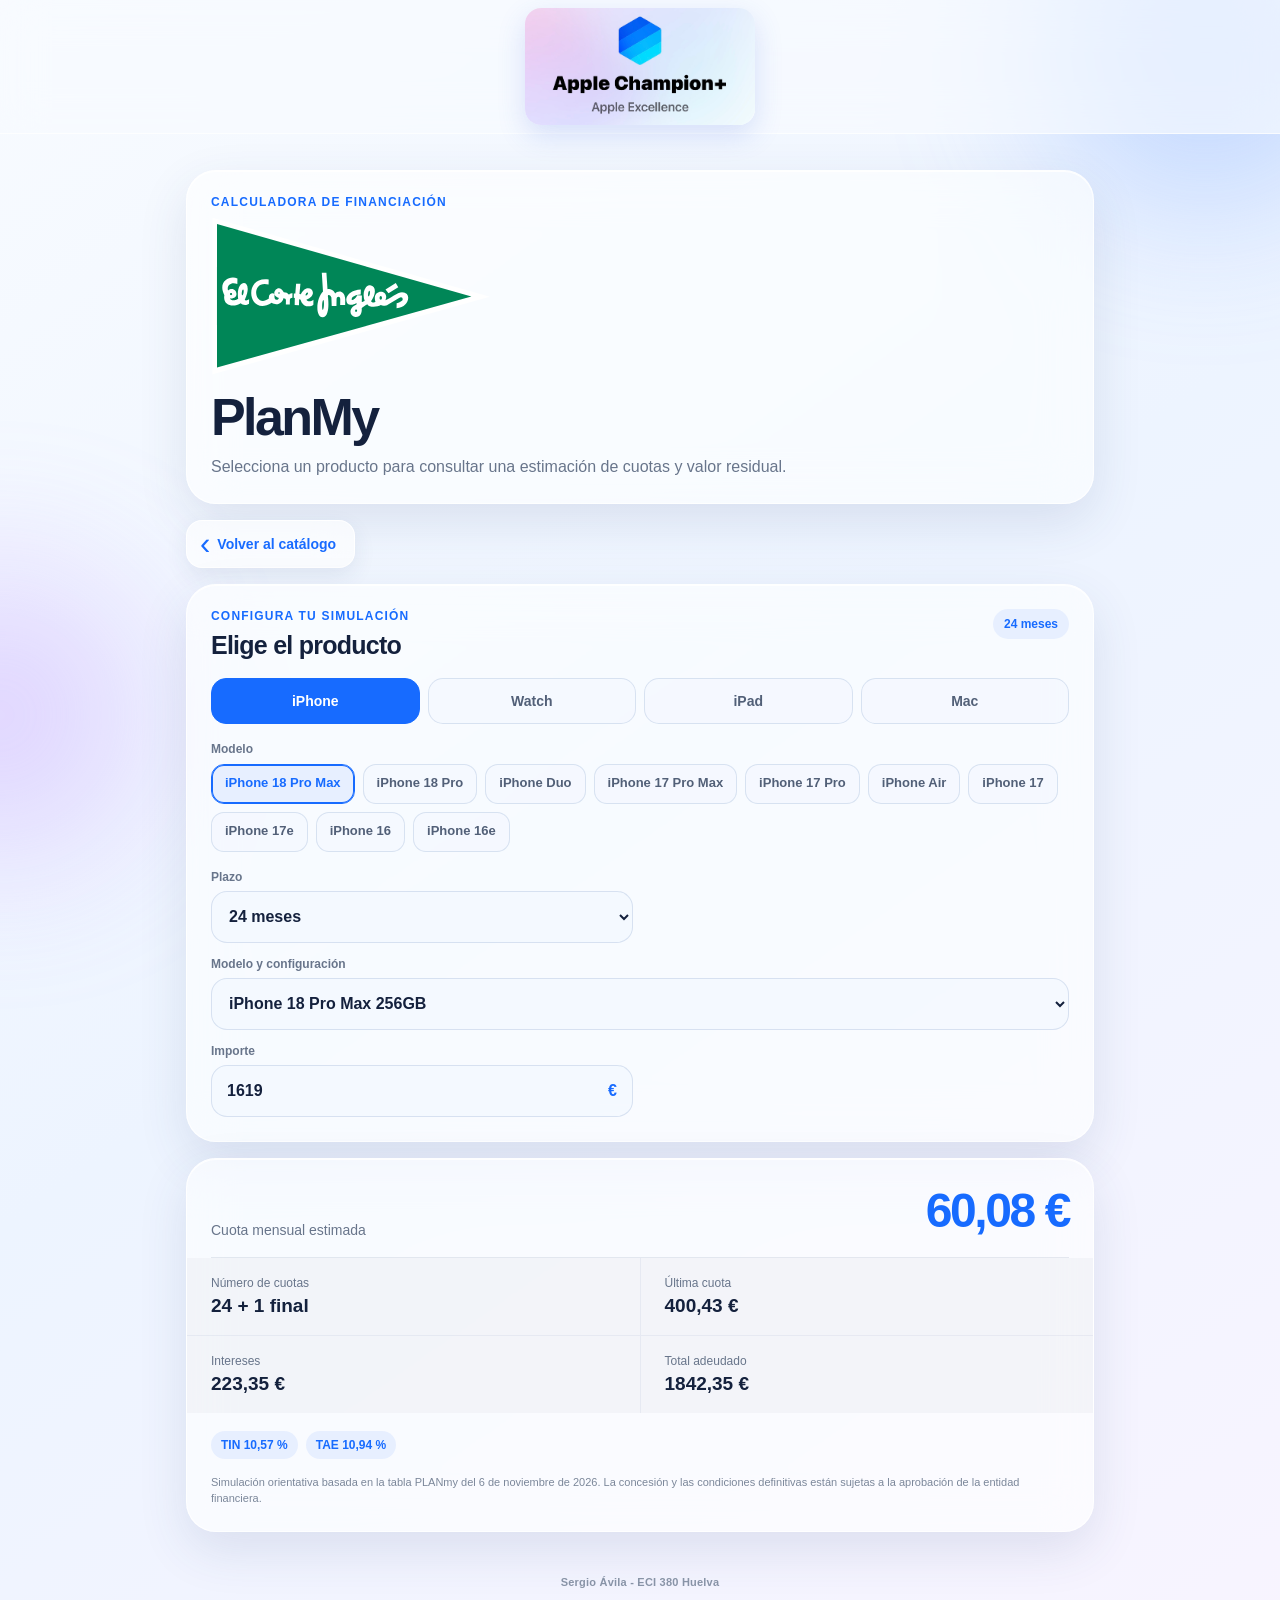
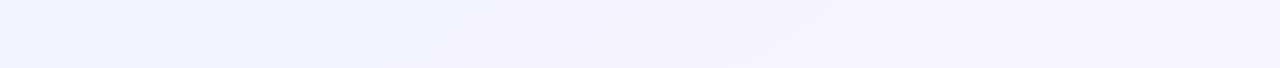
==== commit 66444065: "Add files via upload" ====
--- a/planmy.html
+++ b/planmy.html
@@ -9,8 +9,8 @@
   <meta name="theme-color" content="#0b1020" media="(prefers-color-scheme: dark)">
   <meta name="apple-mobile-web-app-capable" content="yes">
   <meta name="apple-mobile-web-app-status-bar-style" content="default">
-  <link rel="stylesheet" href="styles.css?v=44">
-  <link rel="stylesheet" href="planmy.css?v=44">
+  <link rel="stylesheet" href="styles.css?v=46">
+  <link rel="stylesheet" href="planmy.css?v=46">
   <title>PlanMy · Champion+</title>
 </head>
 <body>
@@ -36,6 +36,16 @@
         <span id="planBadge" class="plan-badge">24 meses</span>
       </div>
       <div class="category-selector" id="categorySelector" aria-label="Familia de producto"></div>
+      <div class="filter-stack" aria-label="Filtros de producto">
+        <div class="filter-group" id="modelFilterGroup">
+          <span class="filter-label">Modelo</span>
+          <div class="filter-options" id="modelFilter"></div>
+        </div>
+        <div class="filter-group" id="connectivityFilterGroup" hidden>
+          <span class="filter-label" id="connectivityLabel">Conectividad</span>
+          <div class="filter-options" id="connectivityFilter"></div>
+        </div>
+      </div>
       <div class="calculator-fields">
         <label><span>Plazo</span><select id="termSelect"></select></label>
         <label class="product-field"><span>Modelo y configuración</span><select id="productSelect"></select></label>
@@ -55,6 +65,6 @@
     </section>
     <footer class="creator-credit">Sergio Ávila - ECI 380 Huelva</footer>
   </main>
-  <script src="planmy.js?v=44" defer></script>
+  <script src="planmy.js?v=46" defer></script>
 </body>
 </html>
--- a/planmy.css
+++ b/planmy.css
@@ -3,7 +3,8 @@
 .planmy-main{display:grid;gap:16px;padding-bottom:calc(36px + env(safe-area-inset-bottom))}.planmy-intro,.calculator,.results{border-radius:30px;padding:24px}.planmy-intro h1{margin:4px 0 8px;font-size:clamp(34px,8vw,52px);letter-spacing:-.05em}.planmy-intro>p:last-child{margin:0;color:#68758b;line-height:1.5}
 .calculator-heading{display:flex;align-items:flex-start;justify-content:space-between;gap:14px;margin-bottom:18px}.calculator-heading h2{margin:0;font-size:25px;letter-spacing:-.03em}.plan-badge{flex:none;padding:8px 11px;border-radius:99px;background:#e7efff;color:#176bff;font-size:12px;font-weight:800}
 .category-selector{display:grid;grid-template-columns:repeat(4,minmax(0,1fr));gap:8px;margin-bottom:18px}.category-button{min-height:46px;border:1px solid rgba(112,140,190,.22);border-radius:15px;background:rgba(244,248,255,.78);color:#526078;font:800 14px/1 -apple-system,BlinkMacSystemFont,"SF Pro Display",sans-serif}.category-button.active{background:#176bff;color:#fff;border-color:#176bff}
+.filter-stack{display:grid;gap:14px;margin:0 0 18px}.filter-group{display:grid;gap:8px}.filter-group[hidden]{display:none}.filter-label{color:#68758b;font-size:12px;font-weight:750}.filter-options{display:flex;flex-wrap:wrap;gap:8px}.filter-button{min-height:40px;padding:0 13px;border:1px solid rgba(112,140,190,.22);border-radius:13px;background:rgba(244,248,255,.78);color:#526078;font:750 13px/1.15 -apple-system,BlinkMacSystemFont,"SF Pro Display",sans-serif}.filter-button.active{border-color:#176bff;background:#e7efff;color:#176bff;box-shadow:inset 0 0 0 1px #176bff}
 .calculator-fields{display:grid;grid-template-columns:minmax(0,1fr) minmax(0,1fr);gap:14px}.calculator-fields label{display:grid;gap:7px}.calculator-fields label>span:first-child{color:#68758b;font-size:12px;font-weight:750}.product-field{grid-column:1/-1}.calculator-fields select,.price-input{width:100%;min-height:52px;border:1px solid rgba(112,140,190,.22);border-radius:16px;background:rgba(244,248,255,.86);color:#14213d;font:650 16px/1.2 -apple-system,BlinkMacSystemFont,"SF Pro Display",sans-serif;padding:0 13px;outline:none}.price-input{display:flex;align-items:center;padding-right:15px}.price-input input{width:100%;min-width:0;border:0;background:transparent;color:inherit;font:inherit;outline:none}.price-input b{color:#176bff}
 .results{overflow:hidden}.result-hero{display:flex;align-items:flex-end;justify-content:space-between;gap:16px;padding-bottom:19px;border-bottom:1px solid rgba(88,110,145,.14)}.result-hero span{color:#68758b;font-size:14px}.result-hero strong{color:#176bff;font-size:clamp(32px,8vw,48px);letter-spacing:-.05em;white-space:nowrap}.result-grid{display:grid;grid-template-columns:repeat(2,minmax(0,1fr));gap:1px;background:rgba(88,110,145,.12);margin:0 -24px}.result-grid div{display:grid;gap:5px;padding:18px 24px;background:rgba(255,255,255,.5)}.result-grid span{color:#68758b;font-size:12px}.result-grid strong{font-size:19px}.rate-summary{display:flex;gap:8px;margin-top:18px}.rate-summary span{padding:7px 10px;border-radius:99px;background:#e7efff;color:#176bff;font-size:12px;font-weight:800}.calculator-note{margin:16px 0 0;color:#7b879a;font-size:11px;line-height:1.45}
 @media(max-width:520px){.category-selector{grid-template-columns:repeat(2,minmax(0,1fr))}.calculator-fields{grid-template-columns:1fr}.product-field{grid-column:auto}.result-hero{display:grid}.result-grid{grid-template-columns:1fr 1fr}.result-grid div{padding:16px}.planmy-intro,.calculator,.results{padding:20px}.result-grid{margin-left:-20px;margin-right:-20px}.back-button{width:100%}}
-@media(prefers-color-scheme:dark){.back-button,.category-button,.calculator-fields select,.price-input{background:rgba(24,33,52,.8);border-color:rgba(255,255,255,.12);color:#f4f7fc}.planmy-intro>p:last-child,.calculator-fields label>span:first-child,.result-hero span,.result-grid span,.calculator-note{color:#aeb9ca}.plan-badge,.rate-summary span{background:#233b69;color:#82adff}.result-grid div{background:rgba(24,33,52,.72)}}
+@media(prefers-color-scheme:dark){.back-button,.category-button,.filter-button,.calculator-fields select,.price-input{background:rgba(24,33,52,.8);border-color:rgba(255,255,255,.12);color:#f4f7fc}.filter-button.active{border-color:#82adff;background:#233b69;color:#82adff;box-shadow:inset 0 0 0 1px #82adff}.planmy-intro>p:last-child,.filter-label,.calculator-fields label>span:first-child,.result-hero span,.result-grid span,.calculator-note{color:#aeb9ca}.plan-badge,.rate-summary span{background:#233b69;color:#82adff}.result-grid div{background:rgba(24,33,52,.72)}}
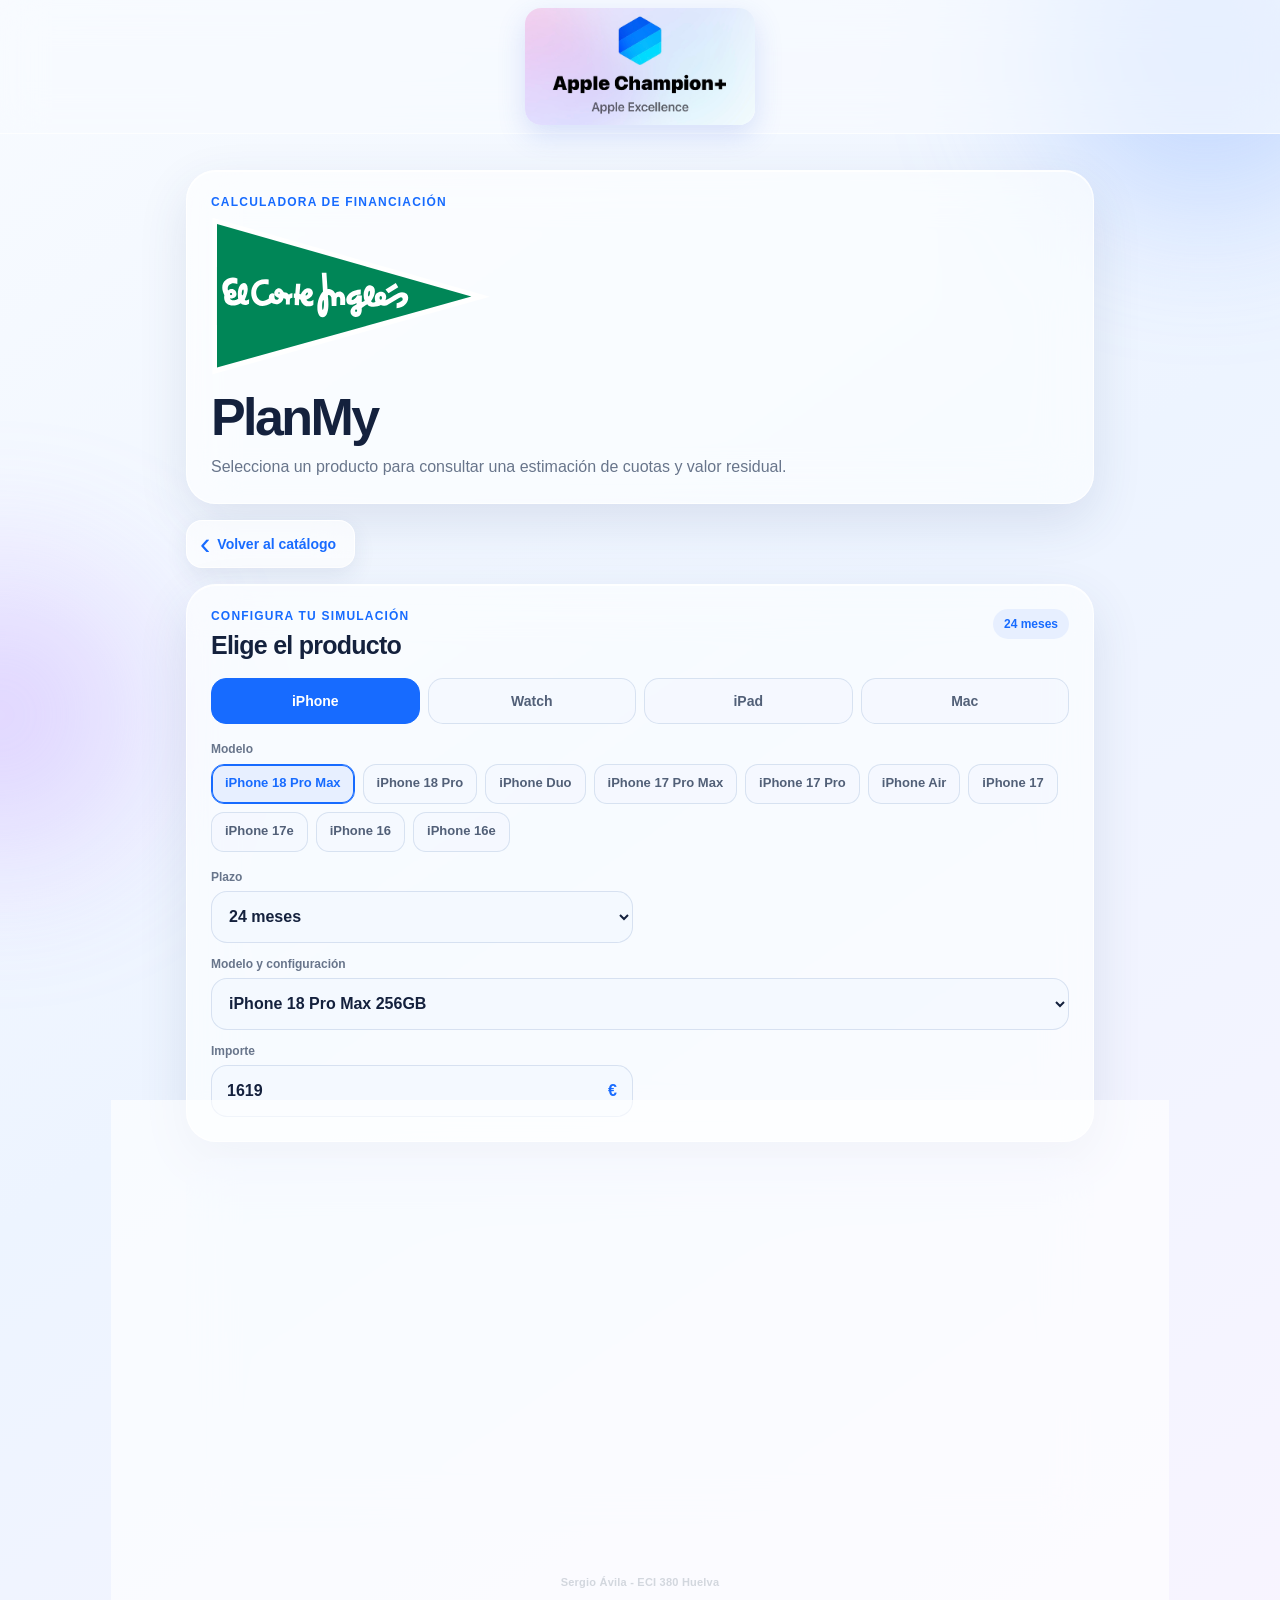
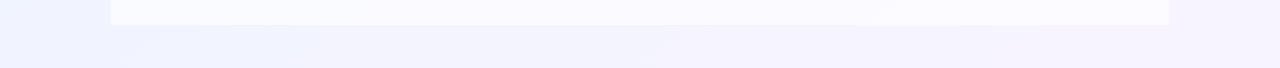
==== commit 37e47bb8: "Add files via upload" ====
--- a/planmy.html
+++ b/planmy.html
@@ -9,8 +9,8 @@
   <meta name="theme-color" content="#0b1020" media="(prefers-color-scheme: dark)">
   <meta name="apple-mobile-web-app-capable" content="yes">
   <meta name="apple-mobile-web-app-status-bar-style" content="default">
-  <link rel="stylesheet" href="styles.css?v=46">
-  <link rel="stylesheet" href="planmy.css?v=46">
+  <link rel="stylesheet" href="styles.css?v=47">
+  <link rel="stylesheet" href="planmy.css?v=47">
   <title>PlanMy · Champion+</title>
 </head>
 <body>
@@ -65,6 +65,6 @@
     </section>
     <footer class="creator-credit">Sergio Ávila - ECI 380 Huelva</footer>
   </main>
-  <script src="planmy.js?v=46" defer></script>
+  <script src="planmy.js?v=47" defer></script>
 </body>
 </html>
